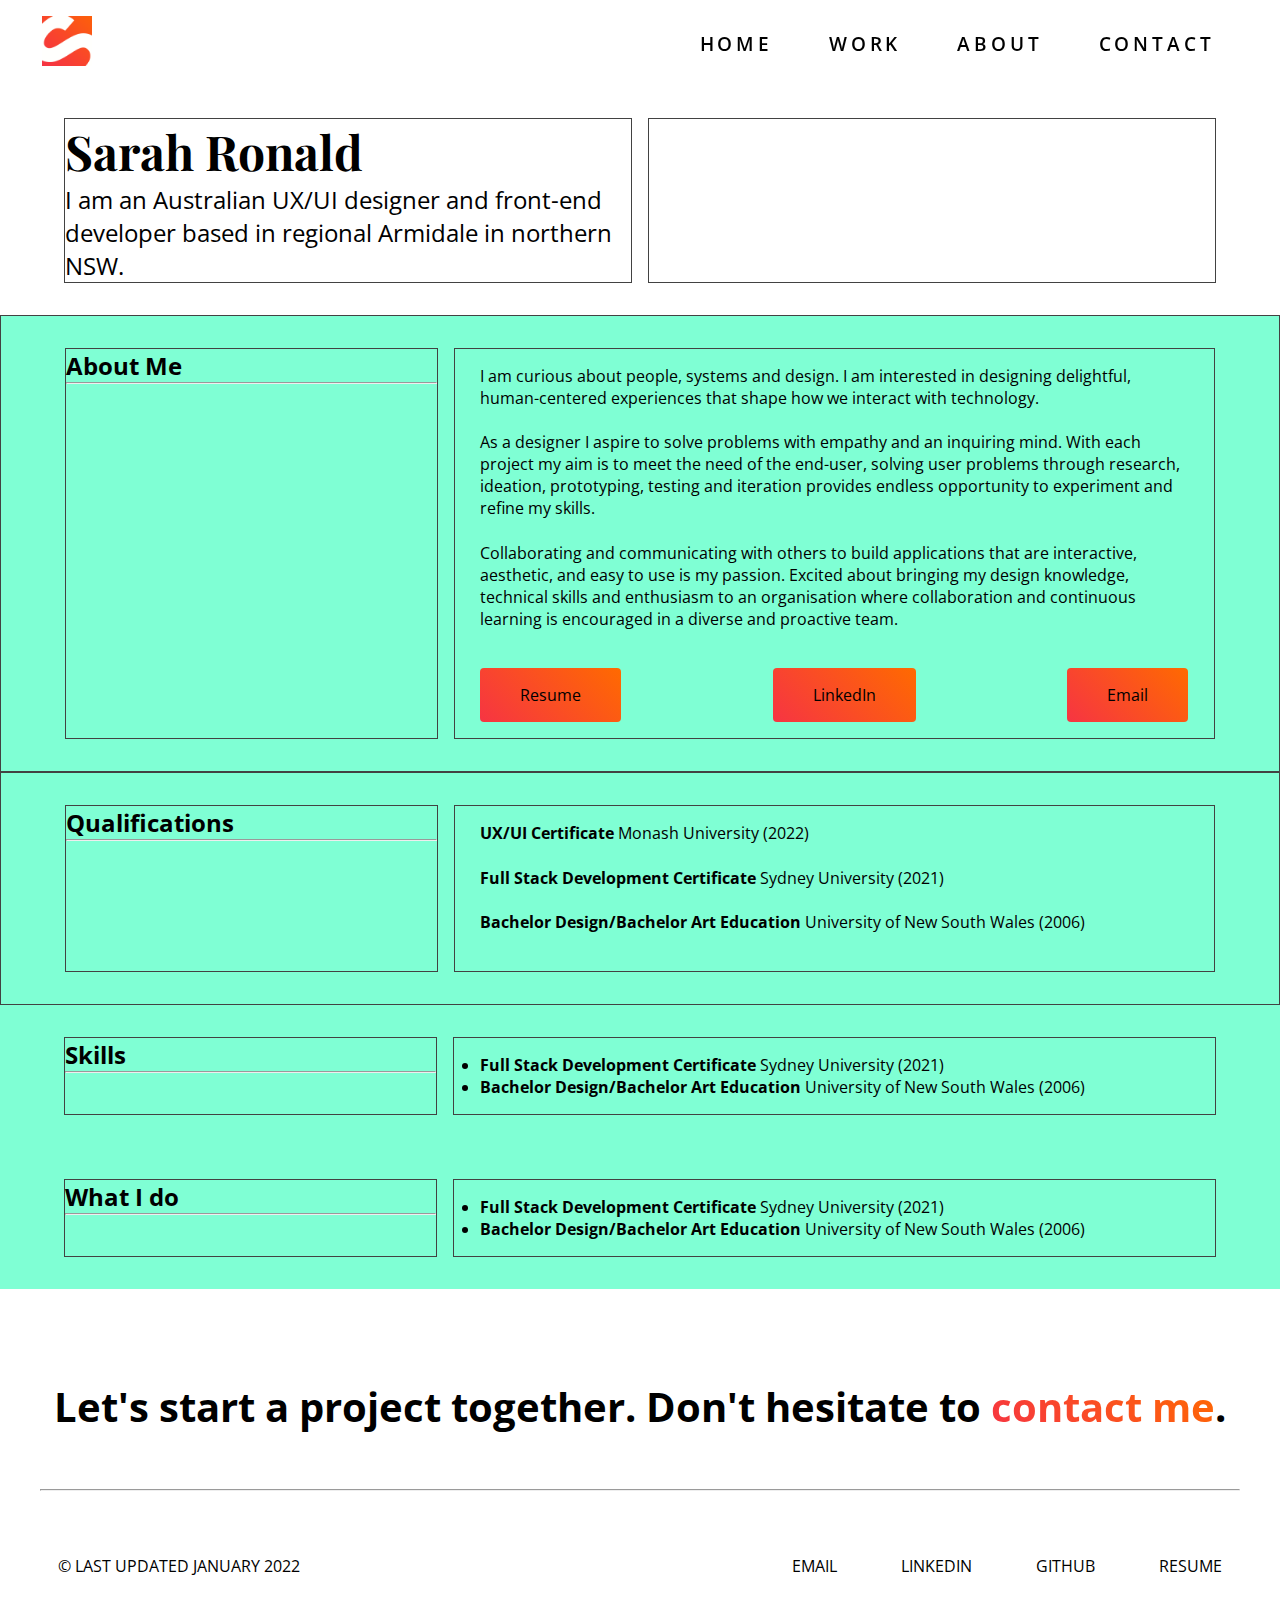
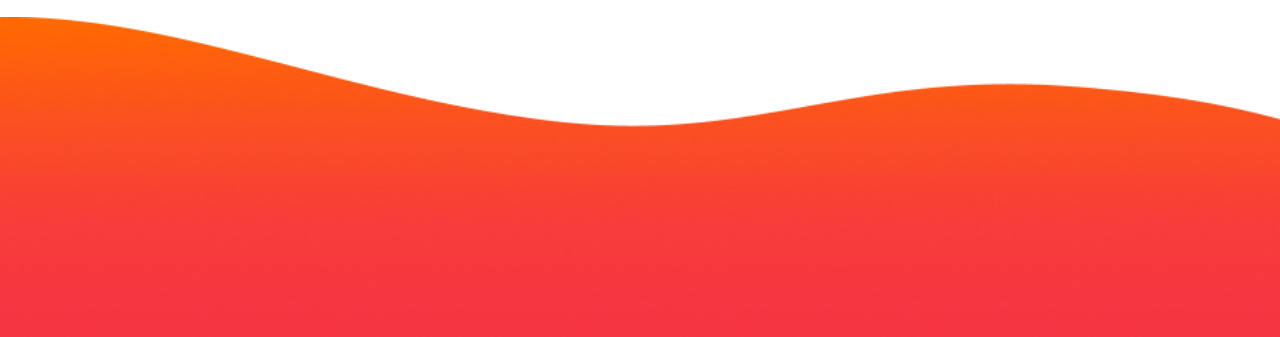
==== about.html @ 618701c0 "responsive design amended for index & contact page" ====
<!DOCTYPE html>
<html lang="en">
  <head>
    <meta charset="UTF-8" />
    <meta http-equiv="X-UA-Compatible" content="IE=edge" />
    <meta name="viewport" content="width=device-width, initial-scale=1.0" />
    <link rel="shortcut icon" href="assets/images/favicon.ico" type="image" />
    <title>UX Portfolio - Sarah Ronald</title>
    <!-- Google font link: Playfair Display -->
    <link rel="preconnect" href="https://fonts.googleapis.com" />
    <link rel="preconnect" href="https://fonts.gstatic.com" crossorigin />
    <link
      href="https://fonts.googleapis.com/css2?family=Playfair+Display:ital,wght@0,400;0,500;0,600;0,700;0,800;0,900;1,400;1,500;1,600;1,700;1,800;1,900&display=swap"
      rel="stylesheet"
    />
    <!-- Google Font link: Open Sans -->
    <link rel="preconnect" href="https://fonts.googleapis.com" />
    <link rel="preconnect" href="https://fonts.gstatic.com" crossorigin />
    <link
      href="https://fonts.googleapis.com/css2?family=Open+Sans:ital,wght@0,300;0,400;0,500;0,600;0,700;0,800;1,300;1,400;1,500;1,600;1,700;1,800&display=swap"
      rel="stylesheet"
    />
    <!-- Link to css document -->
    <link rel="stylesheet" href="assets/css/style.css" />

    <!--Font Awesome CDN Stylesheet-->
    <link
      rel="stylesheet"
      href="https://use.fontawesome.com/releases/v5.8.1/css/all.css"
      integrity="sha384-50oBUHEmvpQ+1lW4y57PTFmhCaXp0ML5d60M1M7uH2+nqUivzIebhndOJK28anvf"
      crossorigin="anonymous"
    />
    <script src="assets/js/nav.js" defer></script>
  </head>

  <body>
    <!-- Navigation -->
    <nav class="primary-navbar flex">
      <a href="#hero">
        <img
          class="brand"
          src="assets/images/logo512.png"
          alt="icon"
          height="50px"
          width="50px"
      /></a>
      <!-- Toggle for Responsive navigation -->
      <button
        aria-controls="primary-navbar"
        aria-expanded="false"
        class="mobile-nav-toggle"
      >
        <span class="sr-only">Menu</span>
        <!-- <i class="fas fa-bars icon-4x"></i> -->
      </button>
      <ul
        data-visible="false"
        id="primary-navigation"
        class="primary-navigation flex"
      >
        <li class="nav-item active">
          <a href="index.html">Home</a>
        </li>
        <li class="nav-item active">
          <a href="#projects-container">Work</a>
        </li>
        <li class="nav-item active">
          <a href="about.html">About</a>
        </li>
        <li class="nav-item active">
          <a href="#contact-me">Contact</a>
        </li>
      </ul>
    </nav>
    <!-- About Page - header section -->
    <header>
      <div class="ln grid-6">
        <h2 class="page-title">Sarah Ronald</h2>
        <p class="large-body-text">
          I am an Australian UX/UI designer and front-end developer based in
          regional Armidale in northern NSW.
        </p>
      </div>
      <div class="ln grid-6">
        <!-- <img src="assets/images/profile-sarah.png" /> -->
      </div>
    </header>

    <!-- About Me Intro -->
    <section>
      <main class="body-container ln">
        <div class="subtitle grid-4 ln">
          <h2>About Me</h2>
          <hr />
        </div>
        <div class="written-detail grid-8 ln">
          <p>
            I am curious about people, systems and design. I am interested in
            designing delightful, human-centered experiences that shape how we
            interact with technology.
          </p>
          <p>
            As a designer I aspire to solve problems with empathy and an
            inquiring mind. With each project my aim is to meet the need of the
            end-user, solving user problems through research, ideation,
            prototyping, testing and iteration provides endless opportunity to
            experiment and refine my skills.
          </p>
          <p>
            Collaborating and communicating with others to build applications
            that are interactive, aesthetic, and easy to use is my passion.
            Excited about bringing my design knowledge, technical skills and
            enthusiasm to an organisation where collaboration and continuous
            learning is encouraged in a diverse and proactive team.
          </p>
          <div class="external-links flex">
            <a href="#" class="contact-button">Resume</a>
            <a href="#" class="contact-button">LinkedIn</a>
            <a href="#" class="contact-button">Email</a>
          </div>
        </div>
      </main>

      <!-- Qualifications -->
      <section class="body-container ln">
        <div class="subtitle grid-4 ln">
          <h2>Qualifications</h2>
          <hr />
        </div>
        <div class="written-detail grid-8 ln">
          <p><strong>UX/UI Certificate</strong> Monash University (2022)</p>
          <p>
            <strong>Full Stack Development Certificate</strong> Sydney
            University (2021)
          </p>
          <p>
            <strong>Bachelor Design/Bachelor Art Education</strong> University
            of New South Wales (2006)
          </p>
        </div>
      </section>
      <section class="body-container">
        <div class="subtitle grid-4 ln">
          <h2>Skills</h2>
          <hr />
        </div>
        <div class="written-detail grid-8 ln">
          <ul>
            <li>
              <strong>Full Stack Development Certificate</strong> Sydney
              University (2021)
            </li>
            <li>
              <strong>Bachelor Design/Bachelor Art Education</strong> University
              of New South Wales (2006)
            </li>
          </ul>
        </div>
      </section>
      <!--  -->
      <section class="body-container">
        <div class="subtitle grid-4 ln">
          <h2>What I do</h2>
          <hr />
        </div>
        <div class="written-detail grid-8 ln">
          <ul>
            <li>
              <strong>Full Stack Development Certificate</strong> Sydney
              University (2021)
            </li>
            <li>
              <strong>Bachelor Design/Bachelor Art Education</strong> University
              of New South Wales (2006)
            </li>
          </ul>
        </div>
      </section>
    </section>
    <!-- footer section -->
    <footer>
      <div class="contact" id="contact-me">
        <h4>
          Let's start a project together. Don't hesitate to
          <span class="contact-me"
            ><a
              href="mailto:sareronald737@gmail.com?subject=hi%20Sarah"
              class="nav-item"
              >contact me</a
            ></span
          >.
        </h4>
        <!-- <h5>sareronald737@gmail.com</h5> -->
        <br />
        <hr />
      </div>
      <div class="footer-list">
        <p class="footer-item">&copy; Last updated January 2022</p>
        <ul class="footer-links">
          <li class="footer-item">
            <a href="mailto:sareronald737@gmail.com?subject=hi%20Sarah"
              >Email</a
            >
          </li>
          <li class="footer-item">
            <a href="linkedin.com/in/sarah-ronald">LinkedIn</a>
          </li>
          <li class="footer-item">
            <a href="https://github.com/sareronald">Github</a>
          </li>
          <li class="footer-item">
            <a
              href="https://docs.google.com/document/d/1bbbNCrFUxD9Xr7DOs7CdYop4pV-kHfoYLT13YX8KgdU/edit?usp=sharing"
              >Resume</a
            >
          </li>
        </ul>
      </div>
      <div>
        <div class="footer-wave"></div>
      </div>
    </footer>
  </body>
</html>
---- assets/css/style.css ----
* {
  margin: 0;
  padding: 0;
  box-sizing: border-box;
  transition: 300ms;
}

html,
body {
  background-color: white;
}

/* VARIABLES */
:root {
  --grid-a: 2;
  --grid-b: 4;
  --grid-c: 6;
  --grid-d: 8;
  --grid-e: 12;
}

.ln {
  border: 1px solid #424242;
}
/* font-family: 'Playfair Display', serif; */
/* font-family: 'Open Sans', sans-serif; */

/* display layout settings */
.flex {
  display: flex;
  gap: 1rem;
  justify-content: space-between;
  flex-direction: row;
}

.grid-2 {
  grid-column: span var(--grid-a);
}

.grid-4 {
  grid-column: span var(--grid-b);
}

.grid-6 {
  grid-column: span var(--grid-c);
  /* height: 30vh; */
}

.grid-8 {
  grid-column: span var(--grid-d);
}

.grid-12 {
  grid-column: span var(--grid-e);
}

header {
  display: grid;
  grid-template-columns: repeat(12, 1fr);
  grid-gap: 1rem;
  /* height: 50vh; */
  padding: 2rem 5vw;
  /* background-color: #c4c4c4; */
}

.body-container {
  display: grid;
  grid-template-columns: repeat(12, 1fr);
  grid-gap: 1rem;
  padding: 2rem 5vw;
  background-color: aquamarine;
}

/* Navigation Styles */

.brand {
  margin: 1rem;
}

.primary-navbar {
  align-items: center;
  /* justify-content: space-between; */
  background-color: rgba(255, 255, 255, 0.7);
  z-index: 9;
  position: -webkit-sticky;
  position: sticky;
  top: 0;
  padding: 0 2vw;
}

.primary-navigation {
  list-style: none;
  padding: 0;
  margin: 0;
}

.nav-item a {
  color: black;
  text-decoration: none;
  font-family: "Open Sans", sans-serif;
  font-weight: 600;
  text-transform: uppercase;
  letter-spacing: 0.2em;
  font-size: 1.2rem;
  margin-right: 2.5rem;
  cursor: pointer;
}

.nav-item a:hover {
  background: linear-gradient(45deg, #f63443, #ff6a00);
  background-size: 100%;
  background-clip: inherit;
  -webkit-background-clip: text;
  -webkit-text-fill-color: transparent;
}

.mobile-nav-toggle {
  display: none;
}

/* Landing Page Content */
#hero {
  margin-top: 8vh;
  margin-left: 8vw;
  margin-right: 8vw;
}

/* My name on the Landing page */
.myName {
  font-family: "Playfair Display", serif;
  font-size: 5em;
  background: linear-gradient(45deg, #f63443, #ff6a00);
  background-size: 100%;
  background-clip: inherit;
  -webkit-background-clip: text;
  -webkit-text-fill-color: transparent;
  padding-bottom: 0.2em;
  padding-top: 1em;
  margin-bottom: -0.2em;
}

.first {
  line-height: 0.75;
}

.last {
  line-height: 0.75;
  padding-left: 1rem;
}

.description-text {
  font-family: "Open Sans", sans-serif;
  font-size: 1em;
  font-weight: 400;
  padding-top: 1.5rem;
}

.description {
  padding-top: 8vh;
  padding-right: 12rem;
}

.illustration {
  width: 100%;
}

.check-out {
  margin-top: 8vh;
}

.check-out a {
  font-family: "Open Sans", sans-serif;
  font-size: 1.2em;
  font-weight: 700;
  letter-spacing: 0.1em;
  text-decoration: none;
  color: black;
}

/* .arrow {
  position: relative;
  bottom: 50px;
  left: 80%;
  margin-left: -20px;
  width: auto;
  height: auto;
}

.bounce {
  animation: bounceArrow 0.7s infinite;
}

@keyframes bounceArrow {
  from {
    margin-top: 0px;
  }
  50% {
    margin-top: 7px;
  }
  to {
    margin-top: 0px;
  }
} */

.linkDesign {
  padding: 20px 0;
}

.linkDesign a {
  text-decoration: none;
  color: black;
}

/* PROJECTS SECTION on HOMEPAGE */
#projects-container {
  padding-top: 9vh;
}

.project-intro {
  font-family: "Open Sans", sans-serif;
  max-width: 40rem;
  text-align: right;
  margin-right: 1rem;
}

.large-body-text {
  font-size: 1.5em;
  font-weight: 400;
}

#more-about-me {
  font-size: 1em;
}

.project-work {
  grid-template-columns: repeat (2, 1fr);
  max-width: 44rem;
  margin: 0 auto;
  display: column;
  columns: 2;
}

.project-intro {
  font-family: "Open Sans", sans-serif;
  max-width: 40rem;
  text-align: right;
  margin-right: 1rem;
}

.large-body-text {
  font-family: "Open Sans", sans-serif;
  font-size: 1.5em;
  font-weight: 400;
}

#more-about-me {
  font-size: 1em;
}

.card-text {
  position: absolute;
  bottom: 3rem;
  left: 2.4rem;
}

.project-card {
  position: relative;
  margin-bottom: 1.2rem;
  max-width: 100%;
}

.portfolio-image {
  max-width: 89%;
}

#studyco {
  /* background-image: url(../../assets/images/studyco-lab.png); */
  border-bottom: 0.4em solid #dc3d4b;
  box-shadow: 0 3px 10px rgb(0 0 0 / 0.2);
}

#lous {
  /* background-image: url(../../assets/images/Lous-place.png); */
  border-bottom: 0.4em solid #f26b1d;
  box-shadow: 0 3px 10px rgb(0 0 0 / 0.2);
}

#travelsafe {
  /* background-image: url(../../assets/images/travelsafe.png); */
  border-bottom: 0.4em solid #009bde;
  box-shadow: 0 3px 10px rgb(0 0 0 / 0.2);
}

#dese {
  /* background-image: url(../../assets/images/dese.png); */
  border-bottom: 0.4em solid #feb603;
  box-shadow: 0 3px 10px rgb(0 0 0 / 0.2);
}

.serif-title {
  font-family: "Playfair Display", serif;
  font-size: 1.5em;
  text-transform: uppercase;
  bottom: 1rem;
  padding-bottom: 1rem;
}

.card-line {
  width: 2rem;
  height: 0.3rem;
  background-color: black;
  border: none;
}

.card-line-white {
  width: 2rem;
  height: 0.3rem;
  background-color: white;
}

.project-description {
  font-family: "Open Sans", sans-serif;
  font-size: 1.2em;
  font-weight: 300;
  padding-top: 1rem;
  max-width: 14rem;
}

.white-text {
  color: white;
}

/* FOOTER */
footer {
  padding-top: 50px;
}

.contact {
  color: black;
  font-family: "Open Sans", sans-serif;
  font-weight: 600;
  text-align: center;
  font-size: 2.5em;
  padding: 1em;
}

.contact-me a {
  text-decoration: none;
  background: linear-gradient(45deg, #f63443, #ff6a00);
  background-size: 100%;
  background-clip: inherit;
  -webkit-background-clip: text;
  -webkit-text-fill-color: transparent;
}

.footer-list {
  display: flex;
  justify-content: space-between;
  padding: 1.5rem 2vw;
}

.footer-links {
  display: flex;
}

.footer-item {
  font-family: "Open Sans", sans-serif;
  text-transform: uppercase;
  font-size: 1rem;
  /* margin-right: 2.5rem; */
  margin: 0 2rem;
  text-align: center;
}

.footer-links li {
  padding-bottom: 1rem;
  list-style: none;
  cursor: pointer;
}

.footer-item a {
  text-decoration: none;
  color: black;
  font-weight: normal;
}

.footer-wave {
  position: absolute;
  background-image: url("../../assets/images/wave.png");
  background-position: center;
  background-size: cover;
  min-height: 20rem;
  width: 100%;
  background-repeat: no-repeat;
}

/* ABOUT PAGE */
.about-header {
  background-color: aliceblue;
  margin: 0 auto;
  padding: 0 5rem;
  margin-bottom: 0.5rem;
  justify-content: space-between;
}

.page-title {
  font-size: 3em;
  font-family: "Playfair Display", serif;
}

.subtitle {
  font-family: "Open Sans", sans-serif;
}

.written-detail {
  font-family: "Open Sans", sans-serif;
  padding: 1rem 2vw;
}

.written-detail p {
  padding-bottom: 1.4rem;
}

.contact-button {
  padding: 1rem 2.5rem;
  border-radius: 0.25rem;
  border: none;
  background: linear-gradient(45deg, #f63443, #ff6a00);
  color: black;
  text-decoration: none;
  font-family: "Open Sans", sans-serif;
  margin-top: 1rem;
  text-align: center;
}

/* RESPONSIVE - Media Queries */
@media only screen and (max-width: 720px) {
  :root {
    --grid-a: 12;
    --grid-b: 12;
    --grid-c: 12;
    --grid-d: 12;
  }
  .myName {
    font-family: "Playfair Display", serif;
    font-size: 2em;
  }

  .first {
    line-height: 0.75;
  }

  .last {
    line-height: 0.75;
    padding-left: 1rem;
  }

  .description {
    padding-top: 1.5rem;
    padding-right: 1rem;
  }

  .flex {
    flex-direction: column;
  }

  #projects-container {
    padding-top: 0;
  }
  .project-work {
    max-width: 44rem;
    display: column;
    columns: 1;
    justify-content: center;
  }

  .project-card {
    margin: 5vw;
    width: 100%;
    height: auto;
  }

  .mobile-nav-toggle {
    position: absolute;
    z-index: 2000;
    background-image: url("../../assets/images/hamburger.png");
    background-color: transparent;
    background-repeat: no-repeat;
    width: 2rem;
    border: 0;
    aspect-ratio: 1;
    top: 2rem;
    right: 2rem;
  }

  .primary-navbar {
    transition: transform 350ms ease-out;
  }
}
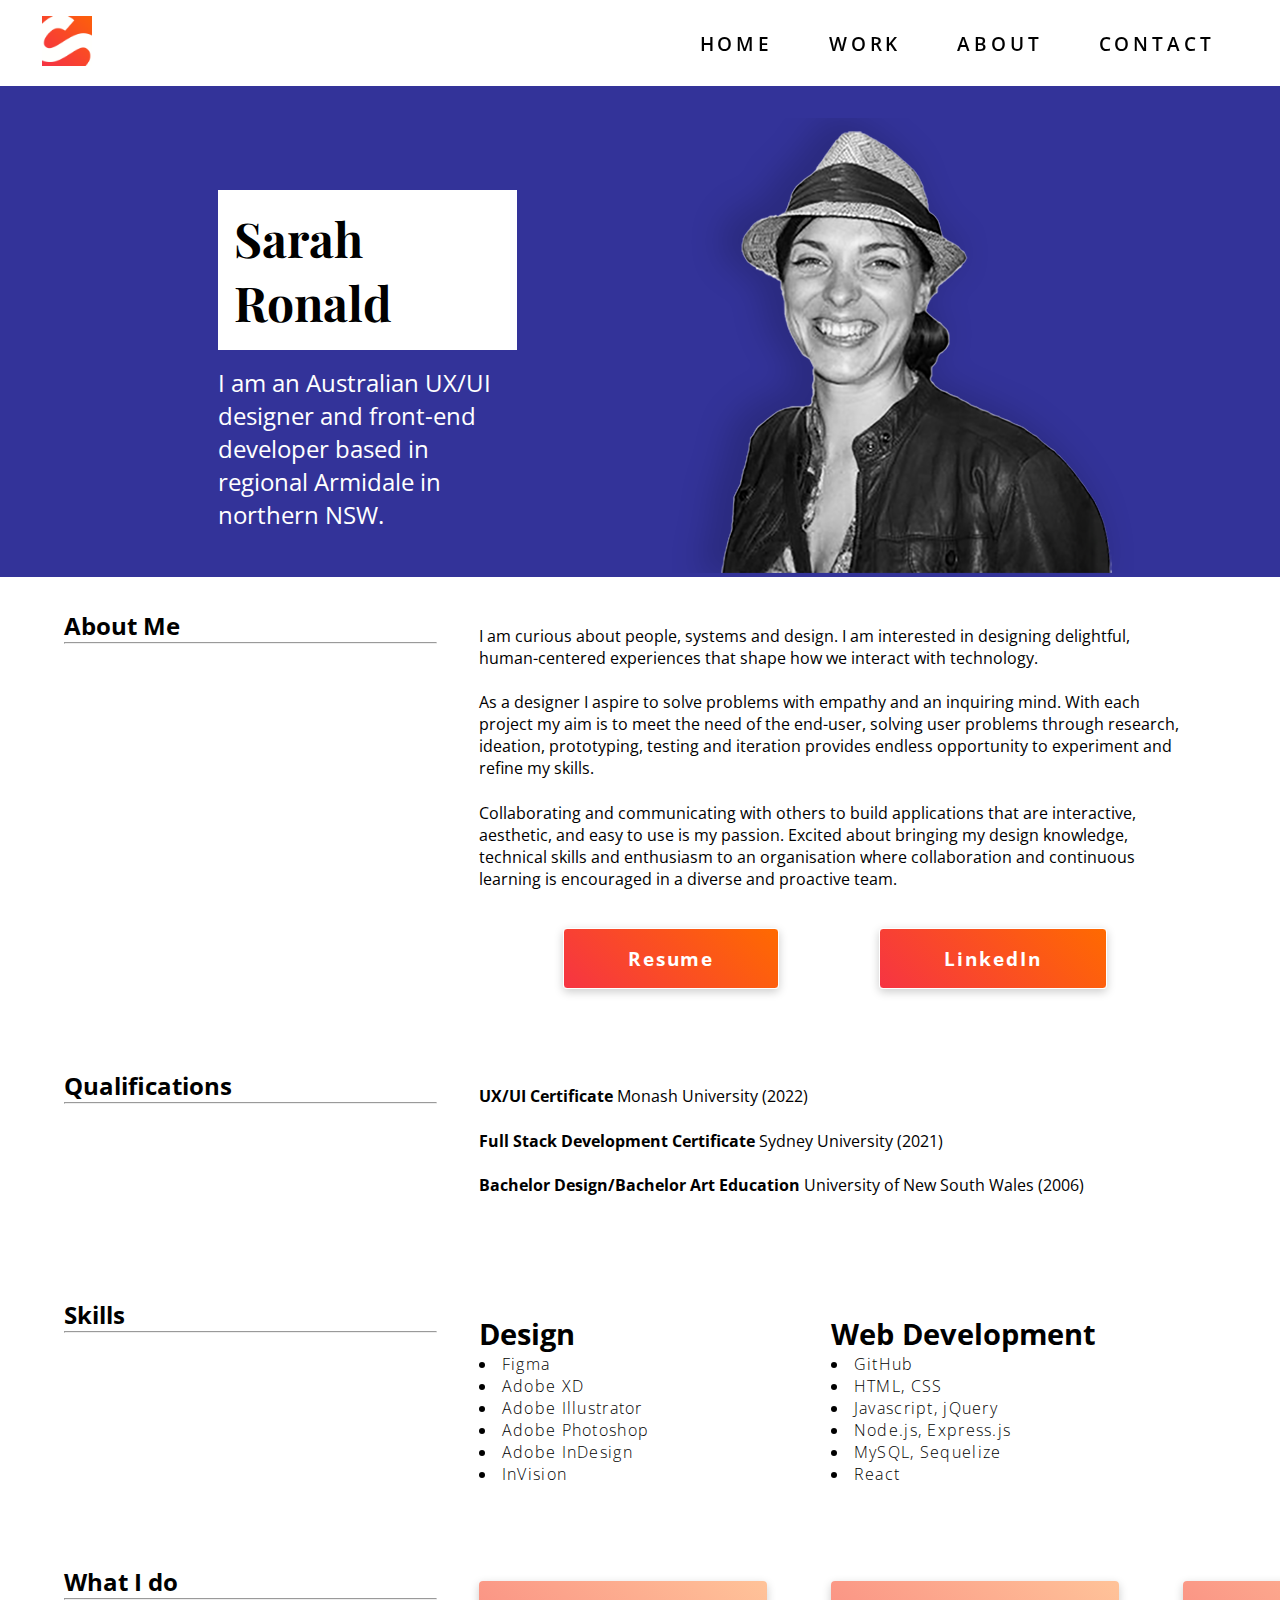
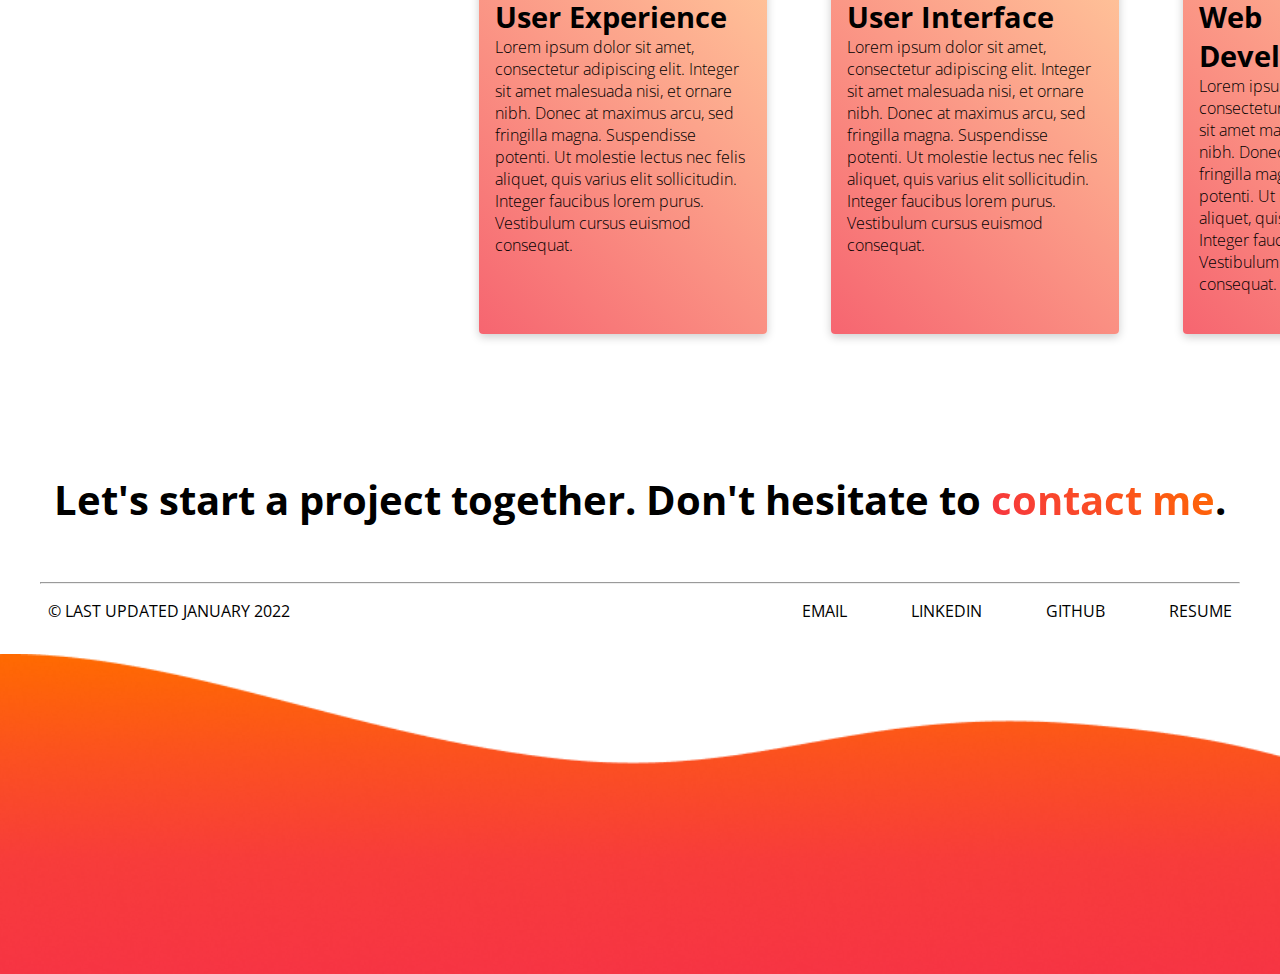
==== commit ff7e36f6: "populating the about page" ====
--- a/about.html
+++ b/about.html
@@ -73,27 +73,27 @@
       </ul>
     </nav>
     <!-- About Page - header section -->
-    <header>
-      <div class="ln grid-6">
+    <header class="container-gradient">
+      <div class="grid-6 intro">
         <h2 class="page-title">Sarah Ronald</h2>
-        <p class="large-body-text">
+        <p class="large-body-text" style="color: white;">
           I am an Australian UX/UI designer and front-end developer based in
           regional Armidale in northern NSW.
         </p>
       </div>
-      <div class="ln grid-6">
-        <!-- <img src="assets/images/profile-sarah.png" /> -->
+      <div class="grid-6 profile">
+        <img src="assets/images/profile-bw.png" />
       </div>
     </header>
 
     <!-- About Me Intro -->
     <section>
-      <main class="body-container ln">
-        <div class="subtitle grid-4 ln">
+      <main class="body-container">
+        <div class="subtitle grid-4">
           <h2>About Me</h2>
           <hr />
         </div>
-        <div class="written-detail grid-8 ln">
+        <div class="written-detail grid-8">
           <p>
             I am curious about people, systems and design. I am interested in
             designing delightful, human-centered experiences that shape how we
@@ -114,20 +114,25 @@
             learning is encouraged in a diverse and proactive team.
           </p>
           <div class="external-links flex">
-            <a href="#" class="contact-button">Resume</a>
-            <a href="#" class="contact-button">LinkedIn</a>
-            <a href="#" class="contact-button">Email</a>
+            <a
+              href="https://docs.google.com/document/d/1bbbNCrFUxD9Xr7DOs7CdYop4pV-kHfoYLT13YX8KgdU/edit?usp=sharing"
+              class="contact-button"
+              ><i class="fas fa-file-alt"></i> Resume</a
+            >
+            <a href="#" class="contact-button"
+              ><i class="fab fa-linkedin"></i> LinkedIn</a
+            >
           </div>
         </div>
       </main>
 
       <!-- Qualifications -->
-      <section class="body-container ln">
-        <div class="subtitle grid-4 ln">
+      <section class="body-container">
+        <div class="subtitle grid-4">
           <h2>Qualifications</h2>
           <hr />
         </div>
-        <div class="written-detail grid-8 ln">
+        <div class="written-detail grid-8">
           <p><strong>UX/UI Certificate</strong> Monash University (2022)</p>
           <p>
             <strong>Full Stack Development Certificate</strong> Sydney
@@ -139,41 +144,78 @@
           </p>
         </div>
       </section>
+      <!-- Skills Section-->
       <section class="body-container">
-        <div class="subtitle grid-4 ln">
+        <div class="subtitle grid-4">
           <h2>Skills</h2>
           <hr />
         </div>
-        <div class="written-detail grid-8 ln">
-          <ul>
-            <li>
-              <strong>Full Stack Development Certificate</strong> Sydney
-              University (2021)
-            </li>
-            <li>
-              <strong>Bachelor Design/Bachelor Art Education</strong> University
-              of New South Wales (2006)
-            </li>
-          </ul>
+        <div class="written-detail grid-8">
+          <div class="list-flex">
+            <div class="skills">
+              <ul>
+                <h4 class="list-title">Design</h4>
+                <li>Figma</li>
+                <li>Adobe XD</li>
+                <li>Adobe Illustrator</li>
+                <li>Adobe Photoshop</li>
+                <li>Adobe InDesign</li>
+                <li>InVision</li>
+              </ul>
+            </div>
+            <div class="skills">
+              <ul>
+                <h4 class="list-title">Web Development</h4>
+                <li>GitHub</li>
+                <li>HTML, CSS</li>
+                <li>Javascript, jQuery</li>
+                <li>Node.js, Express.js</li>
+                <li>MySQL, Sequelize</li>
+                <li>React</li>
+              </ul>
+            </div>
+          </div>
         </div>
       </section>
-      <!--  -->
+      <!-- What I do Section -->
       <section class="body-container">
-        <div class="subtitle grid-4 ln">
+        <div class="subtitle grid-4">
           <h2>What I do</h2>
           <hr />
         </div>
-        <div class="written-detail grid-8 ln">
-          <ul>
-            <li>
-              <strong>Full Stack Development Certificate</strong> Sydney
-              University (2021)
-            </li>
-            <li>
-              <strong>Bachelor Design/Bachelor Art Education</strong> University
-              of New South Wales (2006)
-            </li>
-          </ul>
+        <div class="written-detail grid-8">
+          <div class="list-flex">
+            <div class="skills skills-card">
+              <h4 class="list-title">User Experience</h4>
+              <p>
+                Lorem ipsum dolor sit amet, consectetur adipiscing elit. Integer
+                sit amet malesuada nisi, et ornare nibh. Donec at maximus arcu,
+                sed fringilla magna. Suspendisse potenti. Ut molestie lectus nec
+                felis aliquet, quis varius elit sollicitudin. Integer faucibus
+                lorem purus. Vestibulum cursus euismod consequat.
+              </p>
+            </div>
+            <div class="skills skills-card">
+              <h4 class="list-title">User Interface</h4>
+              <p>
+                Lorem ipsum dolor sit amet, consectetur adipiscing elit. Integer
+                sit amet malesuada nisi, et ornare nibh. Donec at maximus arcu,
+                sed fringilla magna. Suspendisse potenti. Ut molestie lectus nec
+                felis aliquet, quis varius elit sollicitudin. Integer faucibus
+                lorem purus. Vestibulum cursus euismod consequat.
+              </p>
+            </div>
+            <div class="skills skills-card">
+              <h4 class="list-title">Web Development</h4>
+              <p>
+                Lorem ipsum dolor sit amet, consectetur adipiscing elit. Integer
+                sit amet malesuada nisi, et ornare nibh. Donec at maximus arcu,
+                sed fringilla magna. Suspendisse potenti. Ut molestie lectus nec
+                felis aliquet, quis varius elit sollicitudin. Integer faucibus
+                lorem purus. Vestibulum cursus euismod consequat.
+              </p>
+            </div>
+          </div>
         </div>
       </section>
     </section>
--- a/assets/css/style.css
+++ b/assets/css/style.css
@@ -68,7 +68,7 @@
   grid-template-columns: repeat(12, 1fr);
   grid-gap: 1rem;
   padding: 2rem 5vw;
-  background-color: aquamarine;
+  /* background-color: aquamarine; */
 }
 
 /* Navigation Styles */
@@ -330,6 +330,94 @@
   color: white;
 }
 
+/* ABOUT PAGE */
+.container-gradient {
+  background-color: #333399;
+  padding-bottom: 0;
+  border: none;
+}
+.intro {
+  padding-top: 8vh;
+  padding-left: 12vw;
+  padding-right: 9vw;
+}
+.page-title {
+  font-size: 3em;
+  font-family: "Playfair Display", serif;
+  padding: 1rem;
+  background-color: white;
+  margin-bottom: 1rem;
+}
+
+.subtitle {
+  font-family: "Open Sans", sans-serif;
+}
+
+.written-detail {
+  font-family: "Open Sans", sans-serif;
+  padding: 1rem 2vw;
+}
+
+.written-detail p {
+  padding-bottom: 1.4rem;
+}
+
+.external-links {
+  justify-content: space-evenly;
+}
+
+.contact-button {
+  padding: 1rem 4rem;
+  border-radius: 0.25rem;
+  border: 0.1rem solid white;
+  /* background: #ff6a00; */
+  background-image: linear-gradient(45deg, #f63443, #ff6a00);
+  color: white;
+  text-decoration: none;
+  font-family: "Open Sans", sans-serif;
+  margin-top: 1rem;
+  text-align: center;
+  font-size: 1.2em;
+  font-weight: 700;
+  letter-spacing: 0.1em;
+  box-shadow: 0 3px 10px rgb(0 0 0 / 0.2);
+}
+
+.list-flex {
+  display: flex;
+  gap: 4rem;
+  /* justify-content: space-around; */
+  flex-direction: row;
+}
+
+.skills {
+  list-style-position: inside;
+  min-width: 18rem;
+}
+
+.skills ul li {
+  font-size: 1em;
+  font-weight: 300;
+  letter-spacing: 0.08em;
+}
+
+.list-title {
+  list-style: none;
+  font-size: 1.8em;
+  font-weight: 700;
+}
+
+.skills-card {
+  background-image: linear-gradient(45deg, #f66570, #ffc399);
+  padding: 1rem;
+  border-radius: 0.25rem;
+  box-shadow: 0 3px 10px rgb(0 0 0 / 0.2);
+}
+
+.skills p {
+  font-weight: 300;
+}
+
 /* FOOTER */
 footer {
   padding-top: 50px;
@@ -342,6 +430,7 @@
   text-align: center;
   font-size: 2.5em;
   padding: 1em;
+  padding-bottom: 0;
 }
 
 .contact-me a {
@@ -356,7 +445,7 @@
 .footer-list {
   display: flex;
   justify-content: space-between;
-  padding: 1.5rem 2vw;
+  padding: 1rem;
 }
 
 .footer-links {
@@ -394,46 +483,7 @@
   background-repeat: no-repeat;
 }
 
-/* ABOUT PAGE */
-.about-header {
-  background-color: aliceblue;
-  margin: 0 auto;
-  padding: 0 5rem;
-  margin-bottom: 0.5rem;
-  justify-content: space-between;
-}
-
-.page-title {
-  font-size: 3em;
-  font-family: "Playfair Display", serif;
-}
-
-.subtitle {
-  font-family: "Open Sans", sans-serif;
-}
-
-.written-detail {
-  font-family: "Open Sans", sans-serif;
-  padding: 1rem 2vw;
-}
-
-.written-detail p {
-  padding-bottom: 1.4rem;
-}
-
-.contact-button {
-  padding: 1rem 2.5rem;
-  border-radius: 0.25rem;
-  border: none;
-  background: linear-gradient(45deg, #f63443, #ff6a00);
-  color: black;
-  text-decoration: none;
-  font-family: "Open Sans", sans-serif;
-  margin-top: 1rem;
-  text-align: center;
-}
-
-/* RESPONSIVE - Media Queries */
+/* RESPONSIVE WEB DEVELOPMENT - Media Queries */
 @media only screen and (max-width: 720px) {
   :root {
     --grid-a: 12;
@@ -461,6 +511,10 @@
   }
 
   .flex {
+    flex-direction: column;
+  }
+
+  .list-flex {
     flex-direction: column;
   }
 
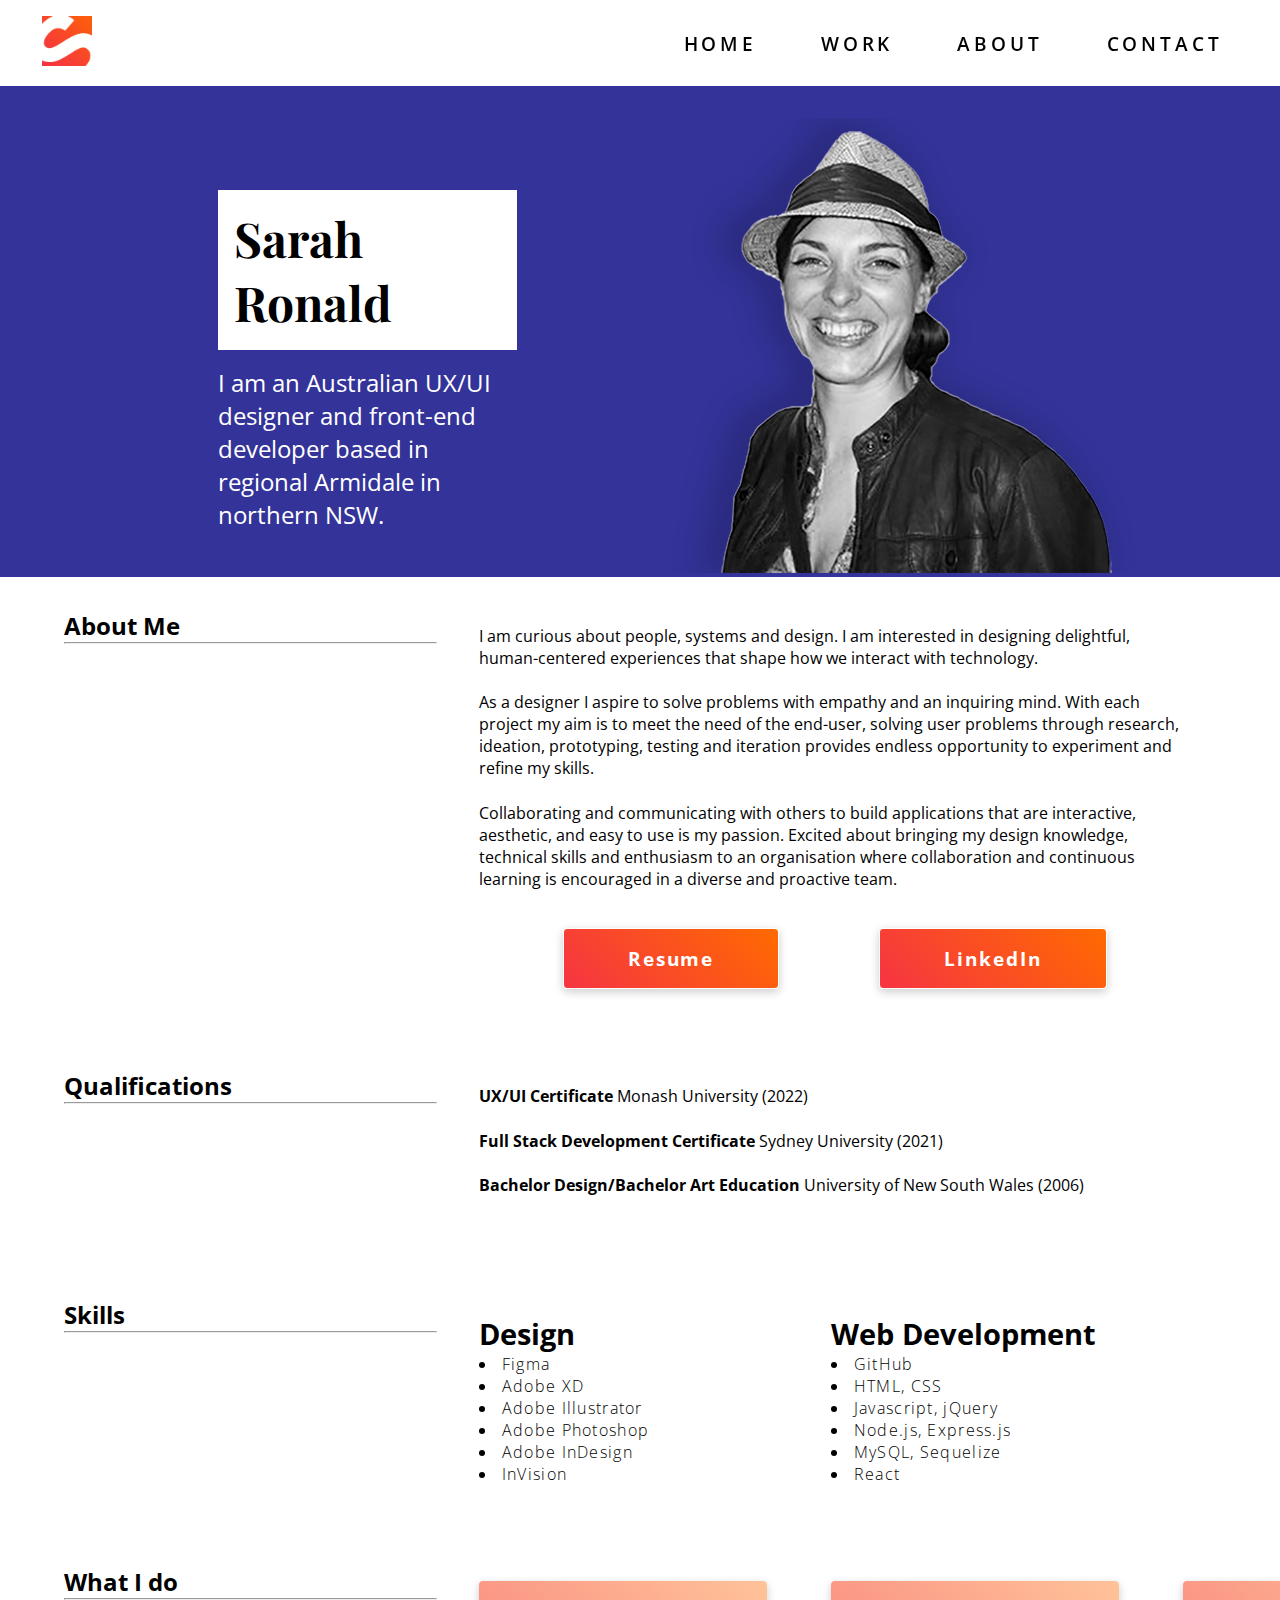
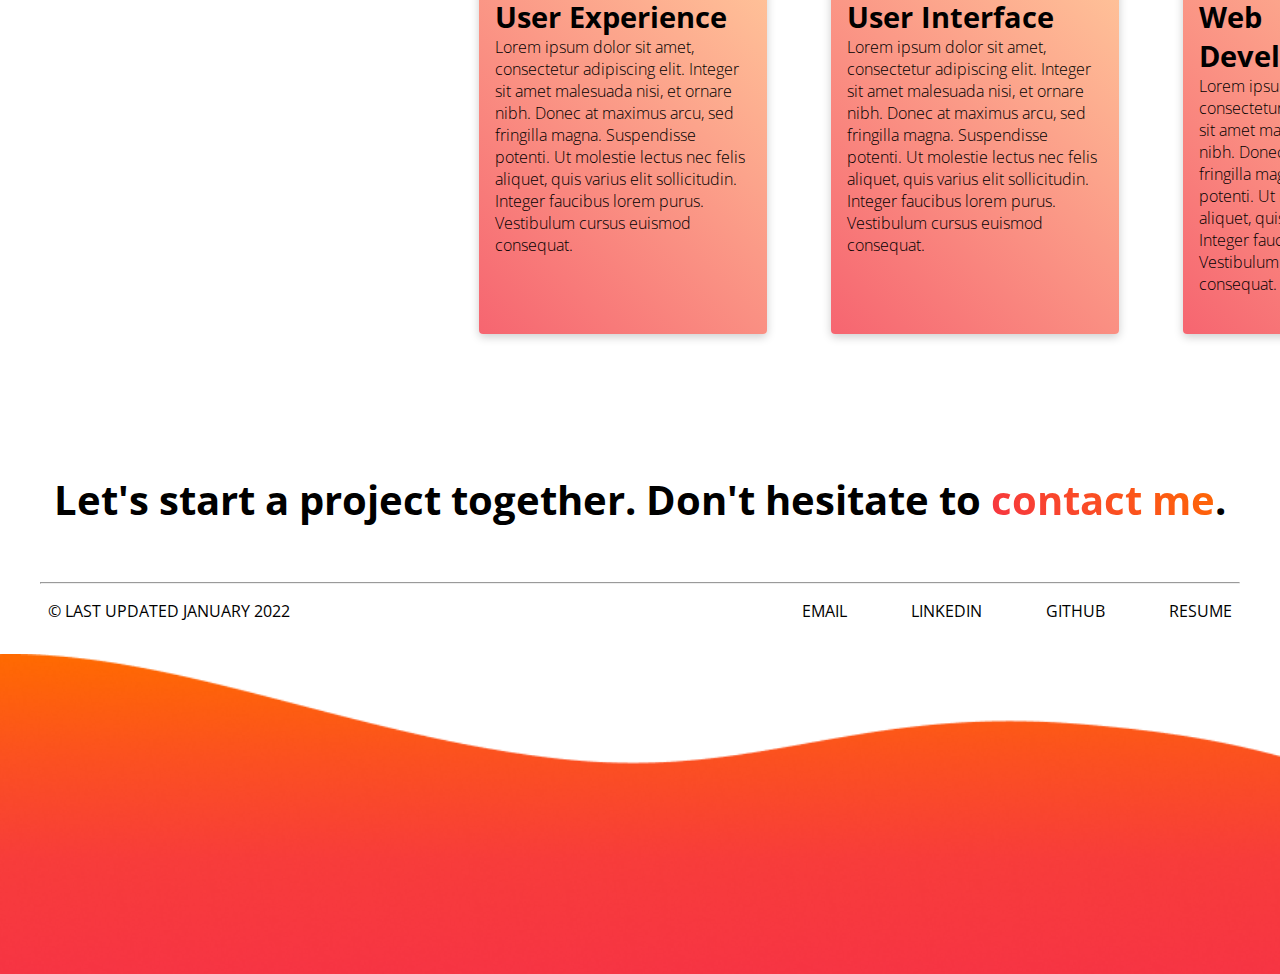
==== commit f10f44e1: "adding a responsive hamburger menu" ====
--- a/about.html
+++ b/about.html
@@ -35,45 +35,48 @@
 
   <body>
     <!-- Navigation -->
-    <nav class="primary-navbar flex">
-      <a href="#hero">
+    <header class="primary-navbar flex">
+      <!-- Toggle for Responsive navigation -->
+      <a href="#hero" class="brand">
         <img
-          class="brand"
           src="assets/images/logo512.png"
           alt="icon"
           height="50px"
           width="50px"
       /></a>
-      <!-- Toggle for Responsive navigation -->
       <button
-        aria-controls="primary-navbar"
+        class="mobile-nav-toggle ln"
+        aria-controls="primary-navigation"
         aria-expanded="false"
-        class="mobile-nav-toggle"
       >
         <span class="sr-only">Menu</span>
         <!-- <i class="fas fa-bars icon-4x"></i> -->
+        <!-- Menu -->
       </button>
-      <ul
-        data-visible="false"
-        id="primary-navigation"
-        class="primary-navigation flex"
-      >
-        <li class="nav-item active">
-          <a href="index.html">Home</a>
-        </li>
-        <li class="nav-item active">
-          <a href="#projects-container">Work</a>
-        </li>
-        <li class="nav-item active">
-          <a href="about.html">About</a>
-        </li>
-        <li class="nav-item active">
-          <a href="#contact-me">Contact</a>
-        </li>
-      </ul>
-    </nav>
+      <nav>
+        <ul
+          id="primary-navigation"
+          data-visible="false"
+          class="primary-navigation flex"
+        >
+          <li class="nav-item active">
+            <a href="index.html">Home</a>
+          </li>
+          <li class="nav-item active">
+            <a href="index.html">Work</a>
+          </li>
+          <li class="nav-item active">
+            <a href="about.html">About</a>
+          </li>
+          <li class="nav-item active">
+            <a href="#contact-me">Contact</a>
+          </li>
+        </ul>
+      </nav>
+    </header>
+
     <!-- About Page - header section -->
-    <header class="container-gradient">
+    <header class="container-gradient page-header">
       <div class="grid-6 intro">
         <h2 class="page-title">Sarah Ronald</h2>
         <p class="large-body-text" style="color: white;">
@@ -119,7 +122,7 @@
               class="contact-button"
               ><i class="fas fa-file-alt"></i> Resume</a
             >
-            <a href="#" class="contact-button"
+            <a href="linkedin.com/in/sarah-ronald" class="contact-button"
               ><i class="fab fa-linkedin"></i> LinkedIn</a
             >
           </div>
--- a/assets/css/style.css
+++ b/assets/css/style.css
@@ -8,6 +8,9 @@
 html,
 body {
   background-color: white;
+}
+body {
+  overflow-x: hidden;
 }
 
 /* VARIABLES */
@@ -29,7 +32,6 @@
 .flex {
   display: flex;
   gap: 1rem;
-  justify-content: space-between;
   flex-direction: row;
 }
 
@@ -54,7 +56,7 @@
   grid-column: span var(--grid-e);
 }
 
-header {
+.page-header {
   display: grid;
   grid-template-columns: repeat(12, 1fr);
   grid-gap: 1rem;
@@ -72,14 +74,13 @@
 }
 
 /* Navigation Styles */
-
 .brand {
   margin: 1rem;
 }
 
 .primary-navbar {
   align-items: center;
-  /* justify-content: space-between; */
+  justify-content: space-between;
   background-color: rgba(255, 255, 255, 0.7);
   z-index: 9;
   position: -webkit-sticky;
@@ -92,6 +93,9 @@
   list-style: none;
   padding: 0;
   margin: 0;
+  background-color: rgba(255, 255, 255, 0.2);
+  backdrop-filter: blur(1rem);
+  padding: 0.5rem;
 }
 
 .nav-item a {
@@ -102,7 +106,7 @@
   text-transform: uppercase;
   letter-spacing: 0.2em;
   font-size: 1.2rem;
-  margin-right: 2.5rem;
+  margin: 1.5rem;
   cursor: pointer;
 }
 
@@ -162,6 +166,7 @@
 
 .illustration {
   width: 100%;
+  background-color: transparent;
 }
 
 .check-out {
@@ -418,6 +423,43 @@
   font-weight: 300;
 }
 
+/* PROJECTS pages */
+.lous-container {
+  background-color: #4dd4d3;
+  padding-bottom: 0;
+  border: none;
+}
+
+.header-image {
+  width: 80%;
+  height: 80%;
+}
+
+.sml-image {
+  margin-top: 1rem;
+  margin-bottom: 1rem;
+  width: 100%;
+  height: 100%;
+  box-shadow: 0 3px 10px rgb(0 0 0 / 0.2);
+}
+
+.lrg-image {
+  display: block;
+  margin-top: 1rem;
+  margin-bottom: 1rem;
+  margin-left: auto;
+  margin-right: auto;
+  width: 90%;
+  box-shadow: 0 3px 10px rgb(0 0 0 / 0.2);
+}
+
+.image-placeholder {
+  background: url(https://via.placeholder.com/550x400);
+  width: 80%;
+  height: 30rem;
+  margin: 0 5rem;
+}
+
 /* FOOTER */
 footer {
   padding-top: 50px;
@@ -512,6 +554,7 @@
 
   .flex {
     flex-direction: column;
+    gap: 2rem;
   }
 
   .list-flex {
@@ -534,20 +577,40 @@
     height: auto;
   }
 
+  .primary-navigation {
+    position: fixed;
+    z-index: 15;
+    inset: 0 0 0 30%;
+    padding: min(30vh, 10rem) 2rem;
+    transform: translateX(100%);
+    transition: transform 350ms ease-out;
+  }
+
+  .primary-navigation[data-visible="true"] {
+    transform: translateX(0%);
+  }
+
+  .brand {
+    position: fixed;
+    top: 1rem;
+    left: 1rem;
+  }
+
   .mobile-nav-toggle {
+    display: block;
     position: absolute;
-    z-index: 2000;
-    background-image: url("../../assets/images/hamburger.png");
+    z-index: 20;
+    background-image: url("../../assets/images/icon-hamburger.svg");
     background-color: transparent;
     background-repeat: no-repeat;
-    width: 2rem;
+    width: 2.5rem;
     border: 0;
     aspect-ratio: 1;
     top: 2rem;
     right: 2rem;
   }
 
-  .primary-navbar {
-    transition: transform 350ms ease-out;
-  }
-}
+  .mobile-nav-toggle[aria-expanded="true"] {
+    background-image: url("../../assets/images/icon-close.svg");
+  }
+}
